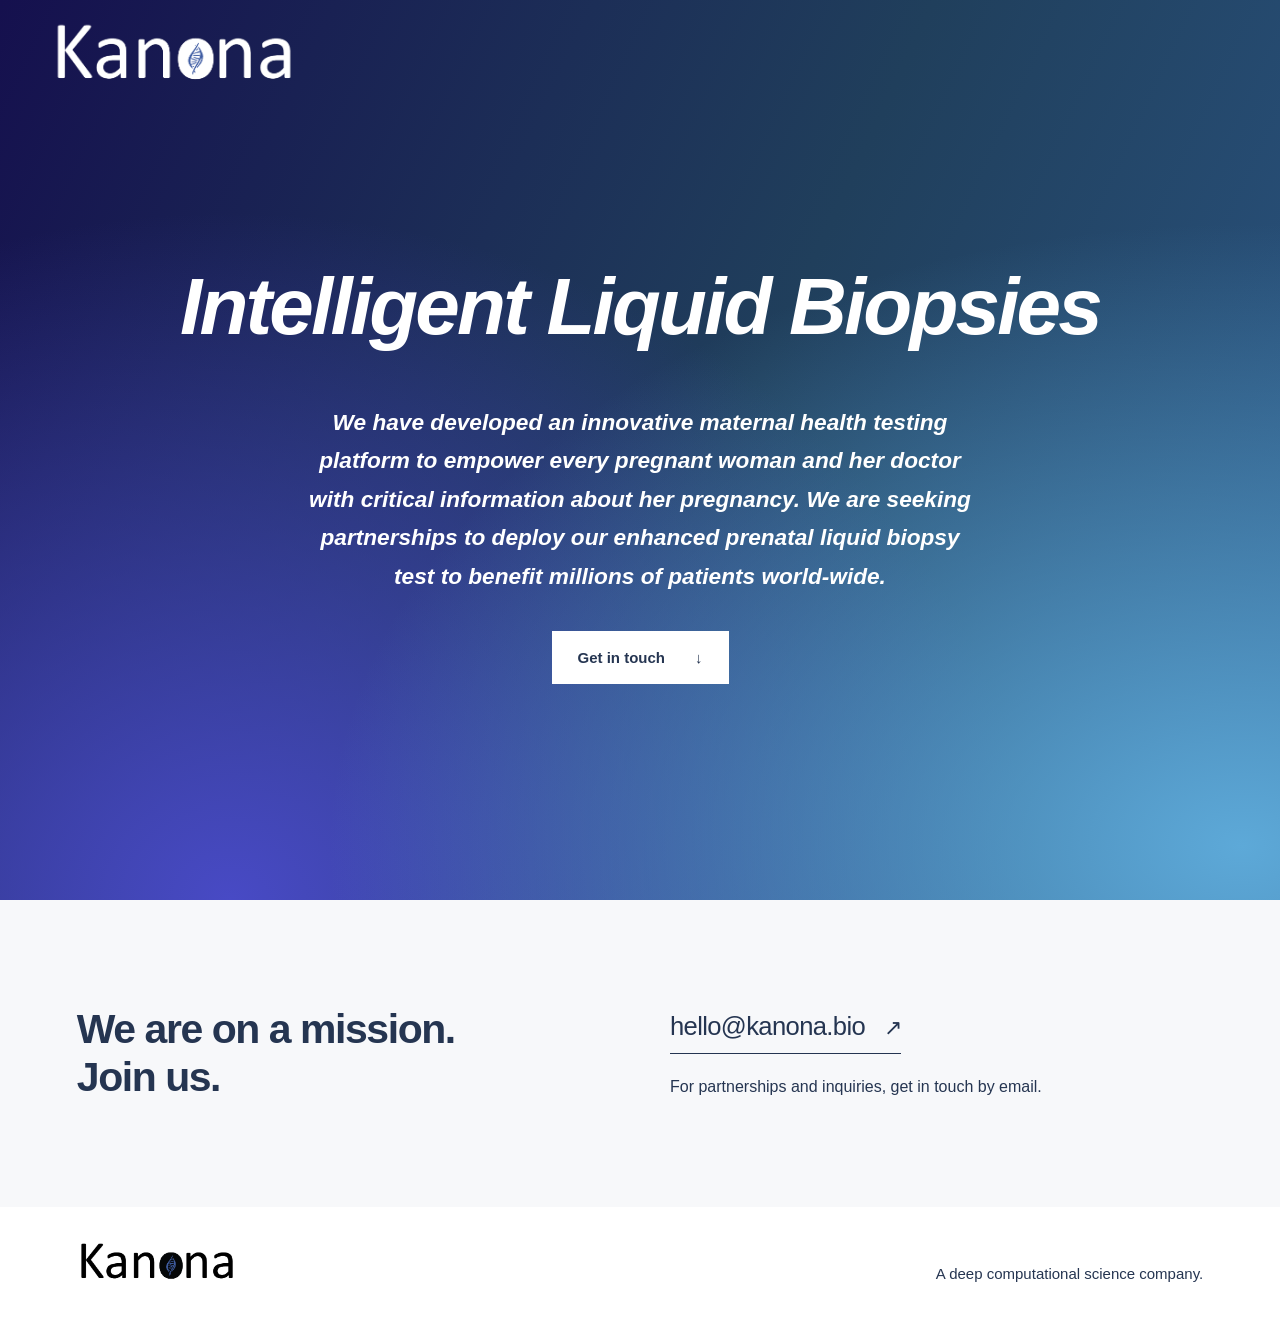
==== index.html @ 3dbb74b8 "Publish approved 2026-09-15 build to GitHub Pages (kanona.bio)" ====
<!doctype html>
<html lang="en">
<head>
  <meta charset="utf-8">
  <meta name="viewport" content="width=device-width, initial-scale=1">
  <meta name="theme-color" content="#253551">
  <title>Kanona Bio — Intelligent Liquid Biopsies</title>
  <meta name="description" content="A deep computational science company developing a maternal health testing platform. Connect with Kanona Bio.">
  <link rel="canonical" href="https://kanona.bio/">
  <meta property="og:type" content="website">
  <meta property="og:site_name" content="Kanona Bio">
  <meta property="og:title" content="Kanona Bio — Intelligent Liquid Biopsies">
  <meta property="og:description" content="A deep computational science company. We are on a mission. Join us.">
  <meta property="og:url" content="https://kanona.bio/">
  <meta property="og:image" content="https://kanona.bio/assets/kanona-dark.png">
  <meta property="og:image:alt" content="Kanona Bio logo">
  <meta name="twitter:card" content="summary_large_image">
  <meta name="twitter:title" content="Kanona Bio — Intelligent Liquid Biopsies">
  <meta name="twitter:description" content="A deep computational science company. We are on a mission. Join us.">
  <meta name="twitter:image" content="https://kanona.bio/assets/kanona-dark.png">
  <link rel="icon" href="/favicon.svg" type="image/svg+xml">
  <link rel="stylesheet" href="/styles.css">
</head>
<body>
  <a class="skip-link" href="#main">Skip to content</a>
  <div class="hero">
    <header class="site-header">
      <a class="brand" href="/" aria-label="Kanona Bio home"><img src="/assets/kanona-light.png" alt="Kanona Bio" width="1066" height="543" fetchpriority="high"></a>
    </header>
    <main id="main">
      <section class="introduction" aria-labelledby="headline">
        <h1 id="headline">Intelligent Liquid Biopsies</h1>
        <p>We have developed an innovative maternal health testing platform to empower every pregnant woman and her doctor with critical information about her pregnancy. We are seeking partnerships to deploy our enhanced prenatal liquid biopsy test to benefit millions of patients world-wide.</p>
        <a class="button button-light" href="#contact">Get in touch <span aria-hidden="true">↓</span></a>
      </section>
    </main>
  </div>
  <section class="contact" id="contact" aria-labelledby="contact-title">
    <div class="contact-heading">
      <h2 id="contact-title">We are on a mission.<br>Join us.</h2>
    </div>
    <div class="contact-details">
      <a class="email-address" href="mailto:hello@kanona.bio?subject=Kanona%20Bio%20inquiry">hello@kanona.bio <span aria-hidden="true">↗</span></a>
      <p>For partnerships and inquiries, get in touch by email.</p>
    </div>
  </section>
  <footer class="site-footer">
    <a class="footer-brand" href="/" aria-label="Kanona Bio home"><img src="/assets/kanona-dark.png" alt="Kanona Bio" width="1071" height="542" loading="lazy"></a>
    <p>A deep computational science company.</p>
  </footer>
</body>
</html>
---- styles.css ----
:root{color-scheme:light;--ink:#253551;--paper:#f7f8fa;--blue:#34517e;--line:#d9dfe7;font-family:Arial,Helvetica,sans-serif;color:var(--ink);font-synthesis:none}
*{box-sizing:border-box}
html{scroll-behavior:smooth;scroll-padding-top:2rem}
body{margin:0;background:white;-webkit-font-smoothing:antialiased}
a{color:inherit;text-decoration:none}
button{font:inherit}
a:focus-visible,button:focus-visible{outline:3px solid #81bcff;outline-offset:6px}
.skip-link{position:fixed;z-index:10;top:1rem;left:1rem;transform:translateY(-200%);background:white;color:var(--ink);padding:.9rem 1.25rem}
.skip-link:focus{transform:translateY(0)}
.hero{color:white;background:radial-gradient(ellipse at 97% 94%,#5da9d8 0%,transparent 52%),radial-gradient(ellipse at 18% 100%,#484ac5 0%,transparent 54%),linear-gradient(115deg,#15104e 0%,#203f5c 55%,#2b5684 100%);min-height:850px;min-height:max(850px,100svh)}
.site-header{max-width:1600px;margin:auto;padding:10px 4%;display:flex;align-items:center;justify-content:space-between;gap:2rem}
.brand{width:245px;display:block;flex-shrink:0}
.brand img,.footer-brand img{display:block;width:100%;height:auto}
.introduction{max-width:1560px;margin:0 auto;padding:118px 3% 100px;text-align:center}
h1{margin:0;font-size:clamp(48px,6.25vw,96px);line-height:1.1;font-weight:700;font-style:italic;letter-spacing:-.035em;text-wrap:balance}
.introduction p{max-width:670px;margin:52px auto 36px;font-size:clamp(20px,1.77vw,27px);line-height:1.7;font-weight:700;font-style:italic;text-wrap:pretty}
.button{min-height:52px;padding:17px 25px;display:inline-flex;align-items:center;justify-content:center;gap:30px;font-weight:600;font-size:15px;border:1px solid transparent;transition:background-color .15s,color .15s}
.button-light{background:white;color:var(--ink)}
.button-light:hover{background:#e7effa}
.button-dark{background:var(--ink);color:white}
.button-dark:hover{background:#354d75}
.contact{padding:105px 6%;display:grid;grid-template-columns:1fr 1fr;gap:60px;align-items:center;max-width:1600px;margin:auto;background:var(--paper)}
h2{font-size:clamp(32px,3.2vw,49px);line-height:1.18;letter-spacing:-.035em;font-weight:600;margin:0}
.contact-details{justify-self:start;width:100%;max-width:540px}
.email-address{font-size:clamp(21px,2vw,30px);line-height:1.5;letter-spacing:-.025em;border-bottom:1px solid var(--ink);display:inline-block;padding-bottom:7px;overflow-wrap:anywhere}
.email-address span{font-size:22px;margin-left:12px}
.email-address:hover{color:#415fa0}
.contact-details>p{font-size:16px;line-height:1.6;margin:20px 0 0}
.site-footer{max-width:1600px;margin:auto;padding:27px 6%;display:flex;align-items:center;justify-content:space-between;gap:30px}
.footer-brand{display:block;width:160px;flex-shrink:0}
.site-footer p{font-size:15px;line-height:1.6}
.error-page{min-height:100svh;display:grid;place-items:center;padding:32px;background:var(--paper)}
.error-content{max-width:680px;text-align:center}
.error-content h1{font-style:normal;font-size:60px}
.error-content p{font-size:19px;line-height:1.6;margin:24px 0}
@media(min-width:1601px){.contact{max-width:none;grid-template-columns:minmax(0,650px) minmax(0,650px);justify-content:center}.introduction{padding-top:150px}}
@media(max-width:800px){.hero{min-height:auto}.site-header{padding:4px 6%}.brand{width:190px}.introduction{padding:80px 7% 90px}h1{font-size:clamp(48px,8.9vw,70px);line-height:1.07}.introduction p{max-width:570px;font-size:21px;line-height:1.65;margin-top:35px}.contact{grid-template-columns:1fr;gap:40px;padding:70px 7%}.contact-details{max-width:none}.email-address{font-size:27px}.site-footer{padding:20px 7%}.site-footer p{max-width:230px;text-align:right}}
@media(max-width:440px){.brand{width:170px}.introduction{padding-top:64px;padding-bottom:70px}h1{font-size:49px}.introduction p{font-size:19px;line-height:1.7;margin:30px auto}.button{min-height:52px}.contact{padding-top:60px;padding-bottom:52px;gap:32px}.email-address{font-size:23px}.email-address span{font-size:19px;margin-left:5px}.site-footer{align-items:flex-start;flex-direction:column;gap:0;padding-top:20px;padding-bottom:35px}.footer-brand{width:145px}.site-footer p{text-align:left;margin:0;max-width:none;font-size:14px}}
@media(prefers-reduced-motion:reduce){html{scroll-behavior:auto}*{transition:none!important}}
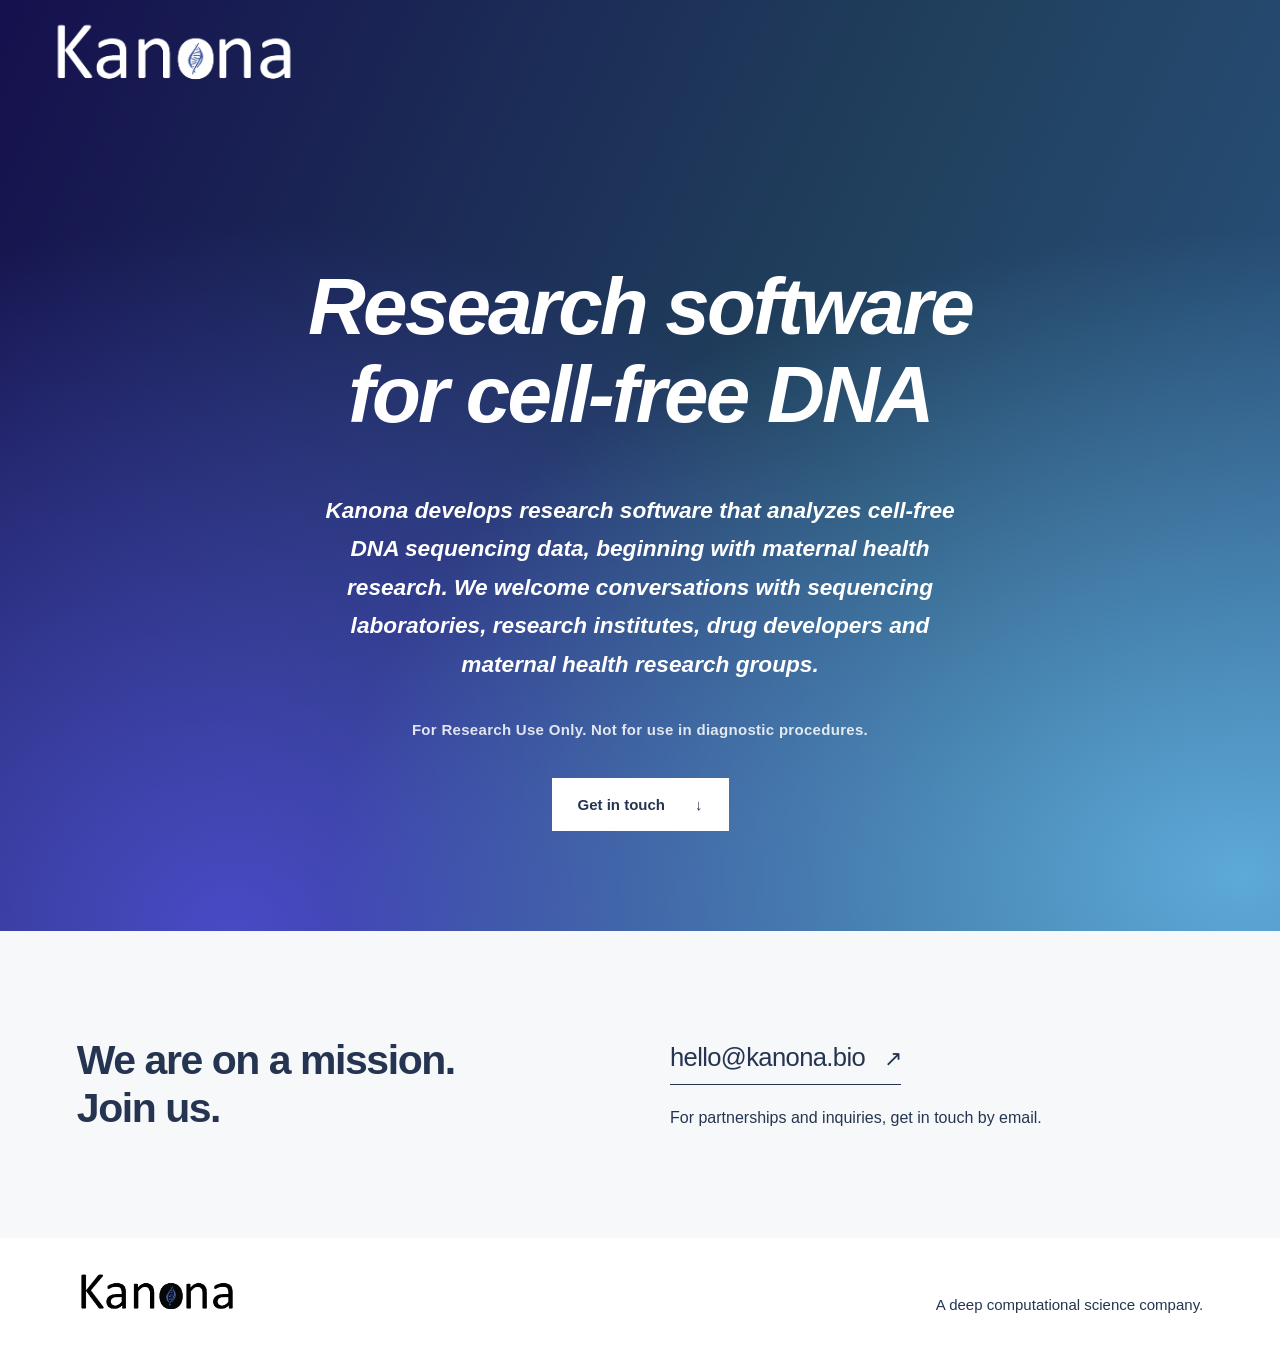
==== commit a0cacf11: "Publish home page research-use-only wording (main a97694f) Co-Authored-By: Claude Opus 5.5 (1M conte" ====
--- a/index.html
+++ b/index.html
@@ -4,19 +4,19 @@
   <meta charset="utf-8">
   <meta name="viewport" content="width=device-width, initial-scale=1">
   <meta name="theme-color" content="#253551">
-  <title>Kanona Bio — Intelligent Liquid Biopsies</title>
-  <meta name="description" content="A deep computational science company developing a maternal health testing platform. Connect with Kanona Bio.">
+  <title>Kanona Bio — Research software for cell-free DNA</title>
+  <meta name="description" content="A deep computational science company developing research software for cell-free DNA analysis. Connect with Kanona Bio.">
   <link rel="canonical" href="https://kanona.bio/">
   <meta property="og:type" content="website">
   <meta property="og:site_name" content="Kanona Bio">
-  <meta property="og:title" content="Kanona Bio — Intelligent Liquid Biopsies">
-  <meta property="og:description" content="A deep computational science company. We are on a mission. Join us.">
+  <meta property="og:title" content="Kanona Bio — Research software for cell-free DNA">
+  <meta property="og:description" content="A deep computational science company developing research software for cell-free DNA analysis.">
   <meta property="og:url" content="https://kanona.bio/">
   <meta property="og:image" content="https://kanona.bio/assets/kanona-dark.png">
   <meta property="og:image:alt" content="Kanona Bio logo">
   <meta name="twitter:card" content="summary_large_image">
-  <meta name="twitter:title" content="Kanona Bio — Intelligent Liquid Biopsies">
-  <meta name="twitter:description" content="A deep computational science company. We are on a mission. Join us.">
+  <meta name="twitter:title" content="Kanona Bio — Research software for cell-free DNA">
+  <meta name="twitter:description" content="A deep computational science company developing research software for cell-free DNA analysis.">
   <meta name="twitter:image" content="https://kanona.bio/assets/kanona-dark.png">
   <link rel="icon" href="/favicon.svg" type="image/svg+xml">
   <link rel="stylesheet" href="/styles.css">
@@ -29,8 +29,9 @@
     </header>
     <main id="main">
       <section class="introduction" aria-labelledby="headline">
-        <h1 id="headline">Intelligent Liquid Biopsies</h1>
-        <p>We have developed an innovative maternal health testing platform to empower every pregnant woman and her doctor with critical information about her pregnancy. We are seeking partnerships to deploy our enhanced prenatal liquid biopsy test to benefit millions of patients world-wide.</p>
+        <h1 id="headline">Research software for cell-free DNA</h1>
+        <p>Kanona develops research software that analyzes cell-free DNA sequencing data, beginning with maternal health research. We welcome conversations with sequencing laboratories, research institutes, drug developers and maternal health research groups.</p>
+        <p class="ruo-statement">For Research Use Only. Not for use in diagnostic procedures.</p>
         <a class="button button-light" href="#contact">Get in touch <span aria-hidden="true">↓</span></a>
       </section>
     </main>
--- a/styles.css
+++ b/styles.css
@@ -14,6 +14,7 @@
 .introduction{max-width:1560px;margin:0 auto;padding:118px 3% 100px;text-align:center}
 h1{margin:0;font-size:clamp(48px,6.25vw,96px);line-height:1.1;font-weight:700;font-style:italic;letter-spacing:-.035em;text-wrap:balance}
 .introduction p{max-width:670px;margin:52px auto 36px;font-size:clamp(20px,1.77vw,27px);line-height:1.7;font-weight:700;font-style:italic;text-wrap:pretty}
+.introduction p.ruo-statement{max-width:670px;margin:0 auto 36px;font-size:15px;line-height:1.5;font-weight:600;font-style:normal;letter-spacing:.02em;opacity:.85}
 .button{min-height:52px;padding:17px 25px;display:inline-flex;align-items:center;justify-content:center;gap:30px;font-weight:600;font-size:15px;border:1px solid transparent;transition:background-color .15s,color .15s}
 .button-light{background:white;color:var(--ink)}
 .button-light:hover{background:#e7effa}
